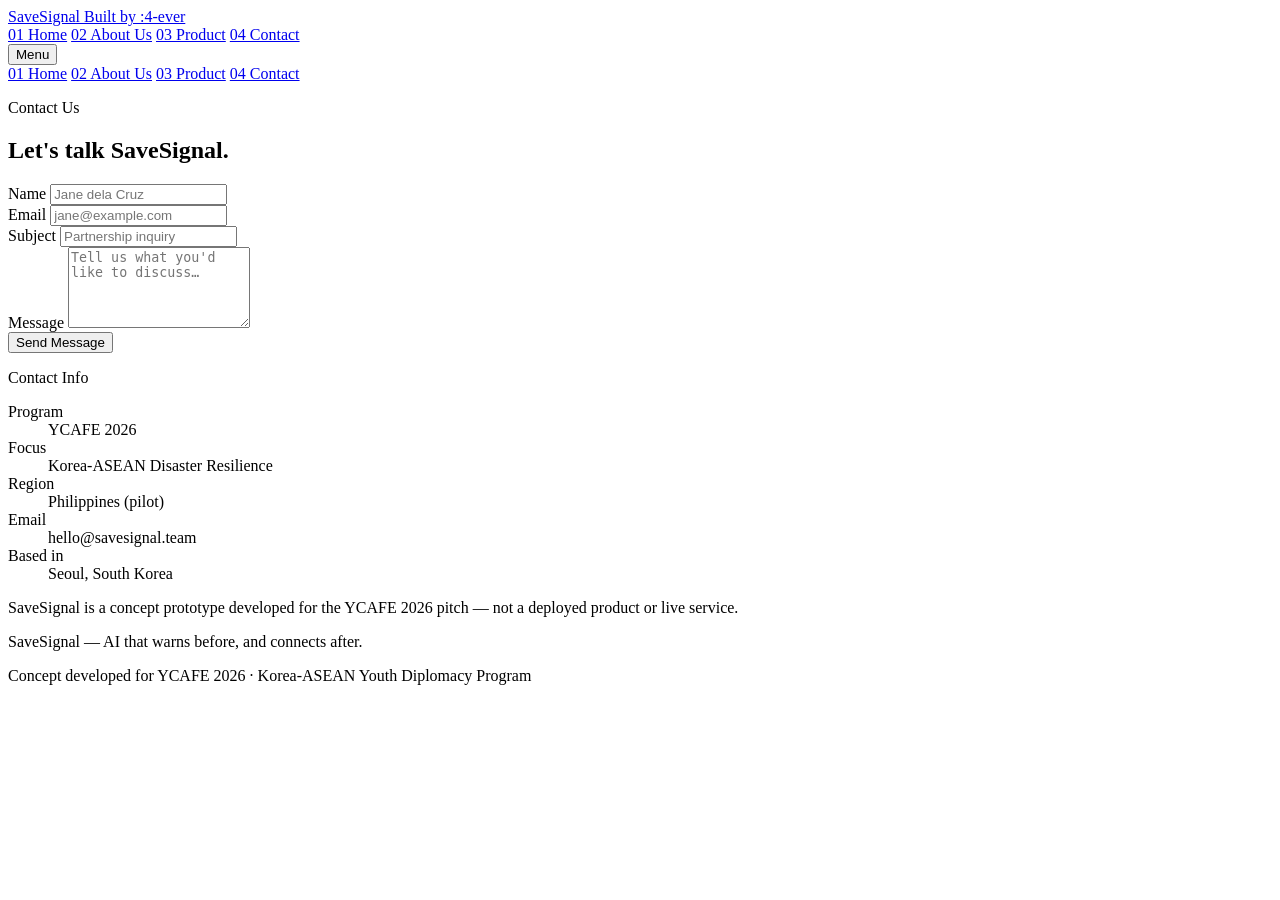
==== contact.html @ 35955f7a "Add files via upload" ====
<!DOCTYPE html>
<html lang="en">
<head>
<meta charset="UTF-8" />
<meta name="viewport" content="width=device-width, initial-scale=1.0" />
<title>Contact Us — SaveSignal</title>
<meta name="description" content="Get in touch with :4-ever about SaveSignal, a Korea-ASEAN disaster resilience concept for YCAFE 2026." />
<link rel="icon" href="data:image/svg+xml,%3Csvg xmlns='http://www.w3.org/2000/svg' viewBox='0 0 100 100'%3E%3Crect width='100' height='100' rx='18' fill='%23141110'/%3E%3Ccircle cx='50' cy='50' r='34' fill='none' stroke='%23FF6B52' stroke-width='6'/%3E%3Ccircle cx='50' cy='50' r='10' fill='%23F13C2E'/%3E%3C/svg%3E" />

<link rel="stylesheet" href="css/fonts.css" />
<link rel="stylesheet" href="css/tailwind.css" />
<link rel="stylesheet" href="css/style.css" />
</head>
<body class="font-body">

<!-- ============ NAV ============ -->
<header class="nav-shell fixed top-0 inset-x-0 z-50">
  <div class="max-w-6xl mx-auto px-5 sm:px-8 h-16 flex items-center justify-between">
    <a href="index.html" class="flex items-center gap-2.5">
      <span class="signal-dot"></span>
      <span class="font-display font-semibold text-txt-primary text-base tracking-tight leading-none">SaveSignal</span>
      <span class="hidden sm:inline font-mono text-[10px] tracking-widest text-txt-secondary uppercase border-l border-slate-line pl-2.5 ml-0.5">Built by :4-ever</span>
    </a>
    <nav class="hidden md:flex items-center gap-1">
      <a href="index.html" class="nav-link">01 Home</a>
      <a href="about.html" class="nav-link">02 About Us</a>
      <a href="product.html" class="nav-link">03 Product</a>
      <a href="contact.html" class="nav-link is-active">04 Contact</a>
    </nav>
    <button id="navToggle" class="md:hidden nav-link" aria-expanded="false" aria-controls="mobileNav">Menu</button>
  </div>
  <div id="mobileNav" class="hidden md:hidden border-t border-slate-line px-5 py-3 flex flex-col gap-1">
    <a href="index.html" class="nav-link">01 Home</a>
    <a href="about.html" class="nav-link">02 About Us</a>
    <a href="product.html" class="nav-link">03 Product</a>
    <a href="contact.html" class="nav-link is-active">04 Contact</a>
  </div>
</header>

<!-- ============ HERO ============ -->
<section class="relative pt-32 pb-14 sm:pt-40 sm:pb-16 overflow-hidden">
  <div class="relative max-w-3xl mx-auto px-5 sm:px-8 text-center">
    <p class="font-mono text-xs tracking-widest uppercase text-coral-700">Contact Us</p>
    <h1 class="mt-4 font-display font-bold text-4xl sm:text-5xl text-txt-primary tracking-tight" style="text-wrap: balance;">
      Let's talk SaveSignal.
    </h1>
  </div>
</section>

<!-- ============ FORM + INFO ============ -->
<section class="pb-24">
  <div class="max-w-5xl mx-auto px-5 sm:px-8 grid lg:grid-cols-[1fr_360px] gap-8">
    <form id="contactForm" class="console-panel rounded-card p-7 sm:p-8 space-y-5" novalidate>
      <div>
        <label for="fieldName" class="field-label">Name</label>
        <input id="fieldName" name="name" type="text" required placeholder="Jane dela Cruz"
          class="field-input w-full mt-2 px-4 py-3 text-sm text-txt-primary" />
      </div>
      <div>
        <label for="fieldEmail" class="field-label">Email</label>
        <input id="fieldEmail" name="email" type="email" required placeholder="jane@example.com"
          class="field-input w-full mt-2 px-4 py-3 text-sm text-txt-primary" />
      </div>
      <div>
        <label for="fieldSubject" class="field-label">Subject</label>
        <input id="fieldSubject" name="subject" type="text" required placeholder="Partnership inquiry"
          class="field-input w-full mt-2 px-4 py-3 text-sm text-txt-primary" />
      </div>
      <div>
        <label for="fieldMessage" class="field-label">Message</label>
        <textarea id="fieldMessage" name="message" rows="5" required placeholder="Tell us what you'd like to discuss…"
          class="field-input w-full mt-2 px-4 py-3 text-sm text-txt-primary resize-none"></textarea>
      </div>
      <div class="flex items-center gap-4 pt-1">
        <button type="submit" class="inline-flex items-center justify-center gap-2 rounded-full bg-amber-500 hover:bg-amber-600 text-ink font-semibold font-body px-6 py-3 transition-colors">
          Send Message
        </button>
        <p id="formStatus" class="font-mono text-xs text-txt-secondary" role="status" aria-live="polite"></p>
      </div>
    </form>

    <div class="console-panel rounded-card p-7 sm:p-8 h-fit">
      <p class="console-tag">Contact Info</p>
      <dl class="mt-5 space-y-4">
        <div>
          <dt class="font-mono text-[11px] uppercase tracking-wide text-txt-secondary">Program</dt>
          <dd class="mt-0.5 text-txt-primary">YCAFE 2026</dd>
        </div>
        <div>
          <dt class="font-mono text-[11px] uppercase tracking-wide text-txt-secondary">Focus</dt>
          <dd class="mt-0.5 text-txt-primary">Korea-ASEAN Disaster Resilience</dd>
        </div>
        <div>
          <dt class="font-mono text-[11px] uppercase tracking-wide text-txt-secondary">Region</dt>
          <dd class="mt-0.5 text-txt-primary">Philippines (pilot)</dd>
        </div>
        <div>
          <dt class="font-mono text-[11px] uppercase tracking-wide text-txt-secondary">Email</dt>
          <dd class="mt-0.5 text-txt-primary">hello@savesignal.team</dd>
        </div>
        <div>
          <dt class="font-mono text-[11px] uppercase tracking-wide text-txt-secondary">Based in</dt>
          <dd class="mt-0.5 text-txt-primary">Seoul, South Korea</dd>
        </div>
      </dl>
      <p class="mt-6 pt-5 border-t border-slate-line text-xs text-txt-secondary leading-relaxed">
        SaveSignal is a concept prototype developed for the YCAFE 2026 pitch — not a deployed
        product or live service.
      </p>
    </div>
  </div>
</section>

<!-- ============ FOOTER ============ -->
<footer class="border-t border-slate-line py-10">
  <div class="max-w-6xl mx-auto px-5 sm:px-8 flex flex-col sm:flex-row items-center justify-between gap-4">
    <div class="flex items-center gap-2.5">
      <span class="signal-dot"></span>
      <span class="font-display font-semibold text-txt-primary text-sm">SaveSignal</span>
      <span class="font-mono text-[10px] tracking-widest text-txt-secondary uppercase">— AI that warns before, and connects after.</span>
    </div>
    <p class="font-mono text-[11px] text-txt-secondary text-center">
      Concept developed for YCAFE 2026 · Korea-ASEAN Youth Diplomacy Program
    </p>
  </div>
</footer>

<script src="js/nav.js"></script>
<script src="js/contact.js"></script>
</body>
</html>
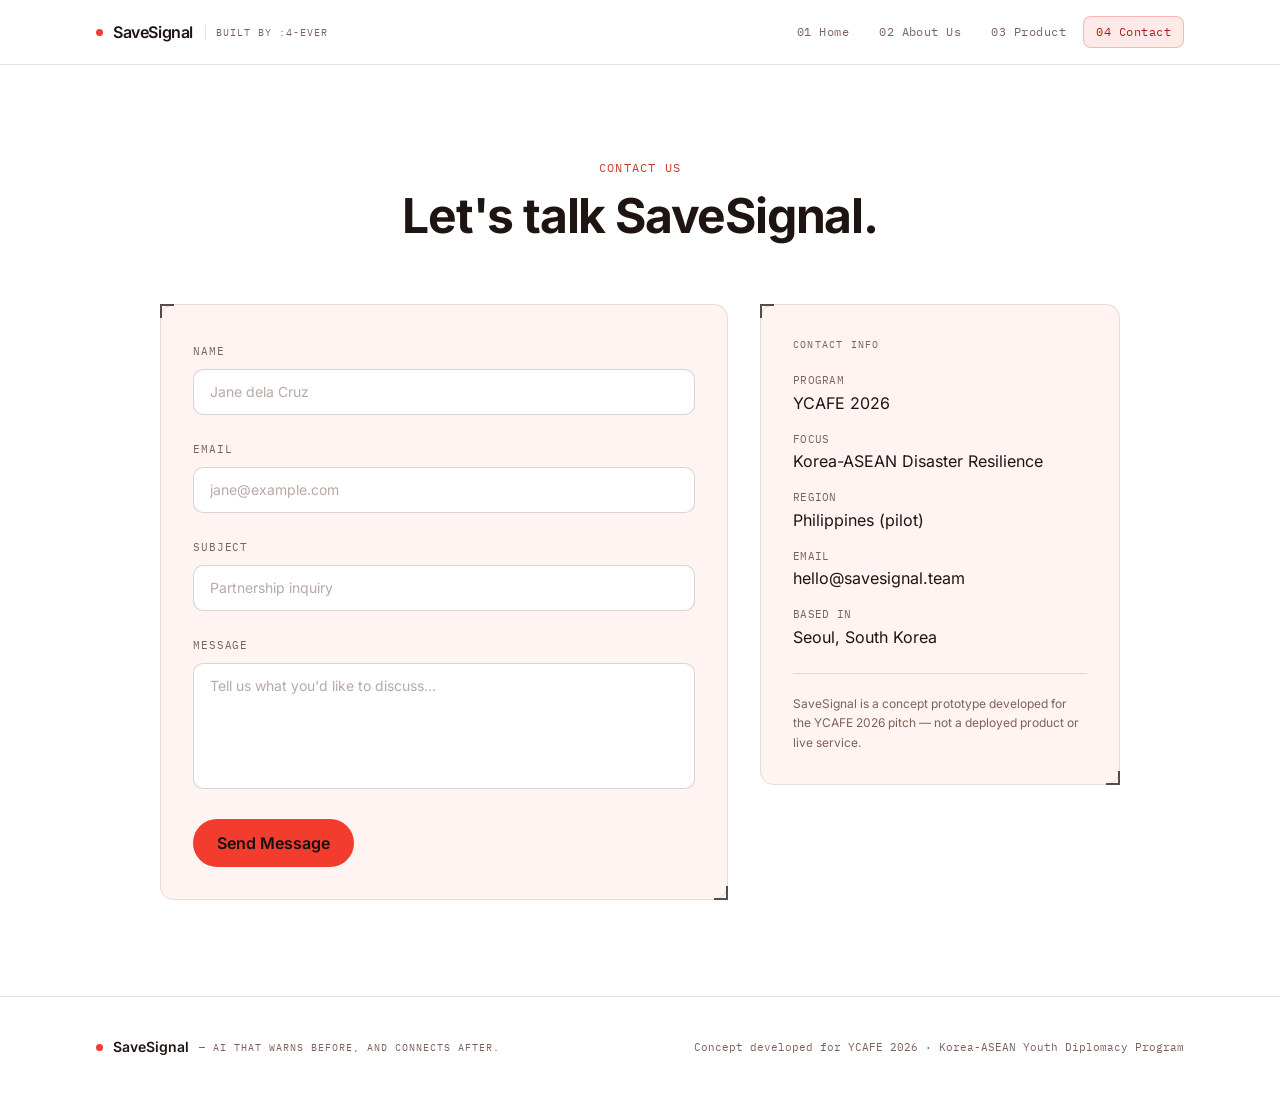
==== commit 97da5d05: "Add files via upload" ====
--- a/contact.html
+++ b/contact.html
@@ -7,9 +7,530 @@
 <meta name="description" content="Get in touch with :4-ever about SaveSignal, a Korea-ASEAN disaster resilience concept for YCAFE 2026." />
 <link rel="icon" href="data:image/svg+xml,%3Csvg xmlns='http://www.w3.org/2000/svg' viewBox='0 0 100 100'%3E%3Crect width='100' height='100' rx='18' fill='%23141110'/%3E%3Ccircle cx='50' cy='50' r='34' fill='none' stroke='%23FF6B52' stroke-width='6'/%3E%3Ccircle cx='50' cy='50' r='10' fill='%23F13C2E'/%3E%3C/svg%3E" />
 
-<link rel="stylesheet" href="css/fonts.css" />
-<link rel="stylesheet" href="css/tailwind.css" />
-<link rel="stylesheet" href="css/style.css" />
+<style>
+/* Self-hosted fonts (base64 woff2) — no external font CDN dependency. */
+
+@font-face {
+  font-family: 'Inter';
+  font-style: normal;
+  font-weight: 400;
+  font-display: swap;
+  src: url([data-uri]) format('woff2');
+}
+
+@font-face {
+  font-family: 'Inter';
+  font-style: normal;
+  font-weight: 500;
+  font-display: swap;
+  src: url([data-uri]) format('woff2');
+}
+
+@font-face {
+  font-family: 'Inter';
+  font-style: normal;
+  font-weight: 600;
+  font-display: swap;
+  src: url([data-uri]) format('woff2');
+}
+
+@font-face {
+  font-family: 'Inter';
+  font-style: normal;
+  font-weight: 700;
+  font-display: swap;
+  src: url([data-uri]) format('woff2');
+}
+
+@font-face {
+  font-family: 'Inter';
+  font-style: normal;
+  font-weight: 800;
+  font-display: swap;
+  src: url([data-uri]) format('woff2');
+}
+
+@font-face {
+  font-family: 'IBM Plex Mono';
+  font-style: normal;
+  font-weight: 400;
+  font-display: swap;
+  src: url([data-uri]) format('woff2');
+}
+
+@font-face {
+  font-family: 'IBM Plex Mono';
+  font-style: normal;
+  font-weight: 500;
+  font-display: swap;
+  src: url([data-uri]) format('woff2');
+}
+
+</style>
+<style>
+*,:after,:before{--tw-border-spacing-x:0;--tw-border-spacing-y:0;--tw-translate-x:0;--tw-translate-y:0;--tw-rotate:0;--tw-skew-x:0;--tw-skew-y:0;--tw-scale-x:1;--tw-scale-y:1;--tw-pan-x: ;--tw-pan-y: ;--tw-pinch-zoom: ;--tw-scroll-snap-strictness:proximity;--tw-gradient-from-position: ;--tw-gradient-via-position: ;--tw-gradient-to-position: ;--tw-ordinal: ;--tw-slashed-zero: ;--tw-numeric-figure: ;--tw-numeric-spacing: ;--tw-numeric-fraction: ;--tw-ring-inset: ;--tw-ring-offset-width:0px;--tw-ring-offset-color:#fff;--tw-ring-color:rgba(59,130,246,.5);--tw-ring-offset-shadow:0 0 #0000;--tw-ring-shadow:0 0 #0000;--tw-shadow:0 0 #0000;--tw-shadow-colored:0 0 #0000;--tw-blur: ;--tw-brightness: ;--tw-contrast: ;--tw-grayscale: ;--tw-hue-rotate: ;--tw-invert: ;--tw-saturate: ;--tw-sepia: ;--tw-drop-shadow: ;--tw-backdrop-blur: ;--tw-backdrop-brightness: ;--tw-backdrop-contrast: ;--tw-backdrop-grayscale: ;--tw-backdrop-hue-rotate: ;--tw-backdrop-invert: ;--tw-backdrop-opacity: ;--tw-backdrop-saturate: ;--tw-backdrop-sepia: ;--tw-contain-size: ;--tw-contain-layout: ;--tw-contain-paint: ;--tw-contain-style: }::backdrop{--tw-border-spacing-x:0;--tw-border-spacing-y:0;--tw-translate-x:0;--tw-translate-y:0;--tw-rotate:0;--tw-skew-x:0;--tw-skew-y:0;--tw-scale-x:1;--tw-scale-y:1;--tw-pan-x: ;--tw-pan-y: ;--tw-pinch-zoom: ;--tw-scroll-snap-strictness:proximity;--tw-gradient-from-position: ;--tw-gradient-via-position: ;--tw-gradient-to-position: ;--tw-ordinal: ;--tw-slashed-zero: ;--tw-numeric-figure: ;--tw-numeric-spacing: ;--tw-numeric-fraction: ;--tw-ring-inset: ;--tw-ring-offset-width:0px;--tw-ring-offset-color:#fff;--tw-ring-color:rgba(59,130,246,.5);--tw-ring-offset-shadow:0 0 #0000;--tw-ring-shadow:0 0 #0000;--tw-shadow:0 0 #0000;--tw-shadow-colored:0 0 #0000;--tw-blur: ;--tw-brightness: ;--tw-contrast: ;--tw-grayscale: ;--tw-hue-rotate: ;--tw-invert: ;--tw-saturate: ;--tw-sepia: ;--tw-drop-shadow: ;--tw-backdrop-blur: ;--tw-backdrop-brightness: ;--tw-backdrop-contrast: ;--tw-backdrop-grayscale: ;--tw-backdrop-hue-rotate: ;--tw-backdrop-invert: ;--tw-backdrop-opacity: ;--tw-backdrop-saturate: ;--tw-backdrop-sepia: ;--tw-contain-size: ;--tw-contain-layout: ;--tw-contain-paint: ;--tw-contain-style: }/*! tailwindcss v3.4.19 | MIT License | https://tailwindcss.com*/*,:after,:before{box-sizing:border-box;border:0 solid #e5e7eb}:after,:before{--tw-content:""}:host,html{line-height:1.5;-webkit-text-size-adjust:100%;-moz-tab-size:4;-o-tab-size:4;tab-size:4;font-family:ui-sans-serif,system-ui,sans-serif,Apple Color Emoji,Segoe UI Emoji,Segoe UI Symbol,Noto Color Emoji;font-feature-settings:normal;font-variation-settings:normal;-webkit-tap-highlight-color:transparent}body{margin:0;line-height:inherit}hr{height:0;color:inherit;border-top-width:1px}abbr:where([title]){-webkit-text-decoration:underline dotted;text-decoration:underline dotted}h1,h2,h3,h4,h5,h6{font-size:inherit;font-weight:inherit}a{color:inherit;text-decoration:inherit}b,strong{font-weight:bolder}code,kbd,pre,samp{font-family:IBM Plex Mono,ui-monospace,monospace;font-feature-settings:normal;font-variation-settings:normal;font-size:1em}small{font-size:80%}sub,sup{font-size:75%;line-height:0;position:relative;vertical-align:baseline}sub{bottom:-.25em}sup{top:-.5em}table{text-indent:0;border-color:inherit;border-collapse:collapse}button,input,optgroup,select,textarea{font-family:inherit;font-feature-settings:inherit;font-variation-settings:inherit;font-size:100%;font-weight:inherit;line-height:inherit;letter-spacing:inherit;color:inherit;margin:0;padding:0}button,select{text-transform:none}button,input:where([type=button]),input:where([type=reset]),input:where([type=submit]){-webkit-appearance:button;background-color:transparent;background-image:none}:-moz-focusring{outline:auto}:-moz-ui-invalid{box-shadow:none}progress{vertical-align:baseline}::-webkit-inner-spin-button,::-webkit-outer-spin-button{height:auto}[type=search]{-webkit-appearance:textfield;outline-offset:-2px}::-webkit-search-decoration{-webkit-appearance:none}::-webkit-file-upload-button{-webkit-appearance:button;font:inherit}summary{display:list-item}blockquote,dd,dl,figure,h1,h2,h3,h4,h5,h6,hr,p,pre{margin:0}fieldset{margin:0}fieldset,legend{padding:0}menu,ol,ul{list-style:none;margin:0;padding:0}dialog{padding:0}textarea{resize:vertical}input::-moz-placeholder,textarea::-moz-placeholder{opacity:1;color:#9ca3af}input::placeholder,textarea::placeholder{opacity:1;color:#9ca3af}[role=button],button{cursor:pointer}:disabled{cursor:default}audio,canvas,embed,iframe,img,object,svg,video{display:block;vertical-align:middle}img,video{max-width:100%;height:auto}[hidden]:where(:not([hidden=until-found])){display:none}.pointer-events-none{pointer-events:none}.collapse{visibility:collapse}.fixed{position:fixed}.absolute{position:absolute}.relative{position:relative}.sticky{position:sticky}.inset-0{inset:0}.inset-x-0{left:0;right:0}.top-0{top:0}.top-16{top:4rem}.z-40{z-index:40}.z-50{z-index:50}.mx-auto{margin-left:auto;margin-right:auto}.mb-4{margin-bottom:1rem}.mb-6{margin-bottom:1.5rem}.ml-0\.5{margin-left:.125rem}.mt-0\.5{margin-top:.125rem}.mt-1{margin-top:.25rem}.mt-1\.5{margin-top:.375rem}.mt-10{margin-top:2.5rem}.mt-12{margin-top:3rem}.mt-16{margin-top:4rem}.mt-2{margin-top:.5rem}.mt-2\.5{margin-top:.625rem}.mt-3{margin-top:.75rem}.mt-4{margin-top:1rem}.mt-5{margin-top:1.25rem}.mt-6{margin-top:1.5rem}.mt-8{margin-top:2rem}.mt-9{margin-top:2.25rem}.inline-block{display:inline-block}.flex{display:flex}.inline-flex{display:inline-flex}.grid{display:grid}.hidden{display:none}.aspect-\[4\/3\]{aspect-ratio:4/3}.h-16{height:4rem}.h-2{height:.5rem}.h-auto{height:auto}.h-fit{height:-moz-fit-content;height:fit-content}.h-full{height:100%}.max-h-\[420px\]{max-height:420px}.min-h-\[220px\]{min-height:220px}.w-2{width:.5rem}.w-full{width:100%}.max-w-2xl{max-width:42rem}.max-w-3xl{max-width:48rem}.max-w-5xl{max-width:64rem}.max-w-6xl{max-width:72rem}.max-w-xl{max-width:36rem}.flex-1{flex:1 1 0%}.cursor-not-allowed{cursor:not-allowed}.resize-none{resize:none}.resize{resize:both}.grid-cols-2{grid-template-columns:repeat(2,minmax(0,1fr))}.flex-col{flex-direction:column}.flex-wrap{flex-wrap:wrap}.items-center{align-items:center}.justify-center{justify-content:center}.justify-between{justify-content:space-between}.gap-1{gap:.25rem}.gap-1\.5{gap:.375rem}.gap-12{gap:3rem}.gap-2{gap:.5rem}.gap-2\.5{gap:.625rem}.gap-3{gap:.75rem}.gap-4{gap:1rem}.gap-5{gap:1.25rem}.gap-6{gap:1.5rem}.gap-8{gap:2rem}.space-y-2>:not([hidden])~:not([hidden]){--tw-space-y-reverse:0;margin-top:calc(.5rem*(1 - var(--tw-space-y-reverse)));margin-bottom:calc(.5rem*var(--tw-space-y-reverse))}.space-y-2\.5>:not([hidden])~:not([hidden]){--tw-space-y-reverse:0;margin-top:calc(.625rem*(1 - var(--tw-space-y-reverse)));margin-bottom:calc(.625rem*var(--tw-space-y-reverse))}.space-y-4>:not([hidden])~:not([hidden]){--tw-space-y-reverse:0;margin-top:calc(1rem*(1 - var(--tw-space-y-reverse)));margin-bottom:calc(1rem*var(--tw-space-y-reverse))}.space-y-5>:not([hidden])~:not([hidden]){--tw-space-y-reverse:0;margin-top:calc(1.25rem*(1 - var(--tw-space-y-reverse)));margin-bottom:calc(1.25rem*var(--tw-space-y-reverse))}.divide-x>:not([hidden])~:not([hidden]){--tw-divide-x-reverse:0;border-right-width:calc(1px*var(--tw-divide-x-reverse));border-left-width:calc(1px*(1 - var(--tw-divide-x-reverse)))}.divide-slate-line>:not([hidden])~:not([hidden]){border-color:rgba(30,20,18,.12)}.overflow-hidden{overflow:hidden}.overflow-y-auto{overflow-y:auto}.text-wrap{text-wrap:wrap}.rounded-card{border-radius:14px}.rounded-full{border-radius:9999px}.rounded-lg{border-radius:.5rem}.border{border-width:1px}.border-y{border-top-width:1px}.border-b,.border-y{border-bottom-width:1px}.border-l{border-left-width:1px}.border-t{border-top-width:1px}.border-dashed{border-style:dashed}.border-amber-500\/40{border-color:rgba(241,60,46,.4)}.border-coral-500\/40{border-color:rgba(255,107,82,.4)}.border-slate-line{border-color:rgba(30,20,18,.12)}.border-txt-secondary{--tw-border-opacity:1;border-color:rgb(125 98 91/var(--tw-border-opacity,1))}.border-txt-secondary\/40{border-color:rgba(125,98,91,.4)}.bg-alert{--tw-bg-opacity:1;background-color:rgb(200 30 58/var(--tw-bg-opacity,1))}.bg-amber-500{--tw-bg-opacity:1;background-color:rgb(241 60 46/var(--tw-bg-opacity,1))}.bg-paper\/95{background-color:hsla(0,0%,100%,.95)}.bg-paper2{--tw-bg-opacity:1;background-color:rgb(255 244 241/var(--tw-bg-opacity,1))}.bg-paper3{--tw-bg-opacity:1;background-color:rgb(252 231 225/var(--tw-bg-opacity,1))}.bg-teal-500{--tw-bg-opacity:1;background-color:rgb(47 191 143/var(--tw-bg-opacity,1))}.p-4{padding:1rem}.p-5{padding:1.25rem}.p-6{padding:1.5rem}.p-7{padding:1.75rem}.p-8{padding:2rem}.px-3{padding-left:.75rem;padding-right:.75rem}.px-4{padding-left:1rem;padding-right:1rem}.px-5{padding-left:1.25rem;padding-right:1.25rem}.px-6{padding-left:1.5rem;padding-right:1.5rem}.px-7{padding-left:1.75rem;padding-right:1.75rem}.py-1{padding-top:.25rem;padding-bottom:.25rem}.py-10{padding-top:2.5rem;padding-bottom:2.5rem}.py-16{padding-top:4rem;padding-bottom:4rem}.py-2\.5{padding-top:.625rem;padding-bottom:.625rem}.py-24{padding-top:6rem;padding-bottom:6rem}.py-3{padding-top:.75rem;padding-bottom:.75rem}.py-3\.5{padding-top:.875rem;padding-bottom:.875rem}.py-4{padding-top:1rem;padding-bottom:1rem}.py-6{padding-top:1.5rem;padding-bottom:1.5rem}.py-7{padding-top:1.75rem;padding-bottom:1.75rem}.pb-10{padding-bottom:2.5rem}.pb-14{padding-bottom:3.5rem}.pb-16{padding-bottom:4rem}.pb-20{padding-bottom:5rem}.pb-24{padding-bottom:6rem}.pl-2\.5{padding-left:.625rem}.pr-1{padding-right:.25rem}.pt-1{padding-top:.25rem}.pt-32{padding-top:8rem}.pt-5{padding-top:1.25rem}.text-center{text-align:center}.font-body,.font-display{font-family:Inter,system-ui,sans-serif}.font-mono{font-family:IBM Plex Mono,ui-monospace,monospace}.text-2xl{font-size:1.5rem;line-height:2rem}.text-3xl{font-size:1.875rem;line-height:2.25rem}.text-4xl{font-size:2.25rem;line-height:2.5rem}.text-\[10px\]{font-size:10px}.text-\[11px\]{font-size:11px}.text-base{font-size:1rem;line-height:1.5rem}.text-lg{font-size:1.125rem;line-height:1.75rem}.text-sm{font-size:.875rem;line-height:1.25rem}.text-xl{font-size:1.25rem;line-height:1.75rem}.text-xs{font-size:.75rem;line-height:1rem}.font-bold{font-weight:700}.font-medium{font-weight:500}.font-normal{font-weight:400}.font-semibold{font-weight:600}.uppercase{text-transform:uppercase}.leading-\[1\.05\]{line-height:1.05}.leading-none{line-height:1}.leading-relaxed{line-height:1.625}.tracking-tight{letter-spacing:-.025em}.tracking-wide{letter-spacing:.025em}.tracking-widest{letter-spacing:.1em}.text-alert{--tw-text-opacity:1;color:rgb(200 30 58/var(--tw-text-opacity,1))}.text-amber-700{--tw-text-opacity:1;color:rgb(168 29 24/var(--tw-text-opacity,1))}.text-coral-700{--tw-text-opacity:1;color:rgb(194 64 43/var(--tw-text-opacity,1))}.text-ink{--tw-text-opacity:1;color:rgb(20 17 16/var(--tw-text-opacity,1))}.text-teal-700{--tw-text-opacity:1;color:rgb(31 143 105/var(--tw-text-opacity,1))}.text-txt-primary{--tw-text-opacity:1;color:rgb(30 21 18/var(--tw-text-opacity,1))}.text-txt-secondary{--tw-text-opacity:1;color:rgb(125 98 91/var(--tw-text-opacity,1))}.opacity-60{opacity:.6}.filter{filter:var(--tw-blur) var(--tw-brightness) var(--tw-contrast) var(--tw-grayscale) var(--tw-hue-rotate) var(--tw-invert) var(--tw-saturate) var(--tw-sepia) var(--tw-drop-shadow)}.backdrop-blur{--tw-backdrop-blur:blur(8px);-webkit-backdrop-filter:var(--tw-backdrop-blur) var(--tw-backdrop-brightness) var(--tw-backdrop-contrast) var(--tw-backdrop-grayscale) var(--tw-backdrop-hue-rotate) var(--tw-backdrop-invert) var(--tw-backdrop-opacity) var(--tw-backdrop-saturate) var(--tw-backdrop-sepia);backdrop-filter:var(--tw-backdrop-blur) var(--tw-backdrop-brightness) var(--tw-backdrop-contrast) var(--tw-backdrop-grayscale) var(--tw-backdrop-hue-rotate) var(--tw-backdrop-invert) var(--tw-backdrop-opacity) var(--tw-backdrop-saturate) var(--tw-backdrop-sepia)}.transition-colors{transition-property:color,background-color,border-color,text-decoration-color,fill,stroke;transition-timing-function:cubic-bezier(.4,0,.2,1);transition-duration:.15s}.hover\:border-txt-secondary:hover{--tw-border-opacity:1;border-color:rgb(125 98 91/var(--tw-border-opacity,1))}.hover\:bg-amber-600:hover{--tw-bg-opacity:1;background-color:rgb(212 39 31/var(--tw-bg-opacity,1))}@media (min-width:640px){.sm\:ml-2{margin-left:.5rem}.sm\:inline{display:inline}.sm\:aspect-\[16\/10\]{aspect-ratio:16/10}.sm\:grid-cols-2{grid-template-columns:repeat(2,minmax(0,1fr))}.sm\:grid-cols-4{grid-template-columns:repeat(4,minmax(0,1fr))}.sm\:flex-row{flex-direction:row}.sm\:p-5{padding:1.25rem}.sm\:p-6{padding:1.5rem}.sm\:p-8{padding:2rem}.sm\:px-7{padding-left:1.75rem;padding-right:1.75rem}.sm\:px-8{padding-left:2rem;padding-right:2rem}.sm\:pb-14{padding-bottom:3.5rem}.sm\:pb-16{padding-bottom:4rem}.sm\:pb-20{padding-bottom:5rem}.sm\:pb-28{padding-bottom:7rem}.sm\:pt-40{padding-top:10rem}.sm\:text-3xl{font-size:1.875rem;line-height:2.25rem}.sm\:text-4xl{font-size:2.25rem;line-height:2.5rem}.sm\:text-5xl{font-size:3rem;line-height:1}}@media (min-width:768px){.md\:flex{display:flex}.md\:hidden{display:none}.md\:text-6xl{font-size:3.75rem;line-height:1}}@media (min-width:1024px){.lg\:max-h-none{max-height:none}.lg\:grid-cols-2{grid-template-columns:repeat(2,minmax(0,1fr))}.lg\:grid-cols-\[1fr_320px\]{grid-template-columns:1fr 320px}.lg\:grid-cols-\[1fr_360px\]{grid-template-columns:1fr 360px}}
+</style>
+<style>
+html {
+  scroll-behavior: smooth;
+}
+
+body {
+  background: #FFFFFF;
+  color: #1E1512;
+  font-family: 'Inter', system-ui, sans-serif;
+  -webkit-font-smoothing: antialiased;
+  -moz-osx-font-smoothing: grayscale;
+}
+
+::selection {
+  background: rgba(255, 107, 82, 0.3);
+  color: #1E1512;
+}
+
+/* ============ SIGNAL DOT ============ */
+.signal-dot {
+  display: inline-block;
+  height: 7px;
+  width: 7px;
+  border-radius: 9999px;
+  background: #F13C2E;
+  box-shadow: 0 0 0 0 rgba(241, 60, 46, 0.6);
+  animation: signalPulse 2s ease-in-out infinite;
+  flex: none;
+}
+
+@keyframes signalPulse {
+  0% { box-shadow: 0 0 0 0 rgba(241, 60, 46, 0.5); }
+  70% { box-shadow: 0 0 0 7px rgba(241, 60, 46, 0); }
+  100% { box-shadow: 0 0 0 0 rgba(241, 60, 46, 0); }
+}
+
+/* ============ NAV ============ */
+.nav-shell {
+  background: rgba(255, 255, 255, 0.86);
+  backdrop-filter: blur(10px);
+  -webkit-backdrop-filter: blur(10px);
+  border-bottom: 1px solid rgba(30, 20, 18, 0.12);
+}
+
+.nav-link {
+  font-family: 'IBM Plex Mono', ui-monospace, monospace;
+  font-size: 12px;
+  letter-spacing: 0.04em;
+  color: #7D625B;
+  padding: 6px 12px;
+  border-radius: 8px;
+  border: 1px solid transparent;
+  white-space: nowrap;
+  transition: color 0.15s ease, background 0.15s ease, border-color 0.15s ease;
+}
+
+.nav-link:hover {
+  color: #1E1512;
+}
+
+.nav-link.is-active {
+  color: #A81D18;
+  background: rgba(241, 60, 46, 0.1);
+  border-color: rgba(241, 60, 46, 0.3);
+}
+
+/* ============ CORNER-BRACKET PANEL ============ */
+.console-panel {
+  position: relative;
+  background: #FFF4F1;
+  border: 1px solid rgba(30, 20, 18, 0.1);
+}
+
+.console-panel::before,
+.console-panel::after,
+.console-panel .bracket-tl,
+.console-panel .bracket-br {
+  content: '';
+  position: absolute;
+  width: 14px;
+  height: 14px;
+  border-color: #F13C2E;
+  opacity: 0.75;
+}
+
+.console-panel::before {
+  top: -1px;
+  left: -1px;
+  border-top: 2px solid;
+  border-left: 2px solid;
+}
+
+.console-panel::after {
+  bottom: -1px;
+  right: -1px;
+  border-bottom: 2px solid;
+  border-right: 2px solid;
+}
+
+.console-tag {
+  font-family: 'IBM Plex Mono', ui-monospace, monospace;
+  font-size: 10px;
+  letter-spacing: 0.12em;
+  text-transform: uppercase;
+  color: #7D625B;
+}
+
+/* ============ HERO WAVE / MESH VISUAL ============ */
+.wave-path {
+  stroke: #FF6B52;
+  stroke-width: 1.5;
+  fill: none;
+  filter: drop-shadow(0 0 5px rgba(255, 107, 82, 0.3));
+}
+
+.mesh-node-dot {
+  fill: #F13C2E;
+}
+
+.mesh-node-line {
+  stroke: rgba(241, 60, 46, 0.4);
+  stroke-width: 1;
+}
+
+/* ============ CARDS ============ */
+.phase-card {
+  background: #FFF4F1;
+  border-radius: 16px;
+  transition: transform 0.2s ease, border-color 0.2s ease, background 0.2s ease;
+}
+
+.phase-card:hover {
+  transform: translateY(-4px);
+}
+
+.phase-card.card-coral {
+  border: 1px solid rgba(255, 107, 82, 0.4);
+}
+.phase-card.card-coral:hover {
+  border-color: rgba(255, 107, 82, 0.8);
+  background: #FCE7E1;
+}
+
+.phase-card.card-amber {
+  border: 1px solid rgba(241, 60, 46, 0.4);
+}
+.phase-card.card-amber:hover {
+  border-color: rgba(241, 60, 46, 0.85);
+  background: #FCE0DB;
+}
+
+.value-card {
+  background: #FFF4F1;
+  border: 1px solid rgba(30, 20, 18, 0.1);
+  border-radius: 14px;
+  transition: transform 0.2s ease, border-color 0.2s ease;
+}
+.value-card:hover {
+  transform: translateY(-3px);
+  border-color: rgba(255, 107, 82, 0.6);
+}
+
+/* ============ TABS (Product page) ============ */
+.tab-btn {
+  font-family: 'IBM Plex Mono', ui-monospace, monospace;
+  font-size: 13px;
+  letter-spacing: 0.04em;
+  padding: 10px 22px;
+  border-radius: 9999px;
+  border: 1px solid rgba(30, 20, 18, 0.16);
+  color: #7D625B;
+  background: #FFFFFF;
+  transition: all 0.18s ease;
+  cursor: pointer;
+}
+
+.tab-btn.is-active {
+  color: #FFFFFF;
+  background: #F13C2E;
+  border-color: #F13C2E;
+}
+
+.tab-panel {
+  display: none;
+}
+.tab-panel.is-active {
+  display: block;
+  animation: tabIn 0.3s ease;
+}
+
+@keyframes tabIn {
+  from { opacity: 0; transform: translateY(6px); }
+  to { opacity: 1; transform: translateY(0); }
+}
+
+/* ============ FLOW DIAGRAM ============ */
+.flow-diagram {
+  display: flex;
+  align-items: stretch;
+  gap: 0;
+  overflow-x: auto;
+}
+
+.flow-stage {
+  display: flex;
+  flex-direction: column;
+  justify-content: center;
+  gap: 10px;
+  flex: none;
+  width: 190px;
+}
+
+.flow-box {
+  background: #FFFFFF;
+  border: 1px solid rgba(30, 20, 18, 0.14);
+  border-radius: 10px;
+  padding: 12px 14px;
+  font-size: 13px;
+  line-height: 1.3;
+  color: #1E1512;
+  text-align: center;
+}
+
+.flow-box.is-coral { border-color: rgba(255, 107, 82, 0.55); }
+.flow-box.is-teal { border-color: rgba(47, 191, 143, 0.55); }
+.flow-box.is-amber { border-color: rgba(241, 60, 46, 0.55); }
+.flow-box.is-alert { border-color: rgba(200, 30, 58, 0.6); color: #A81D2E; }
+
+.flow-arrow {
+  display: flex;
+  align-items: center;
+  justify-content: center;
+  flex: none;
+  width: 44px;
+  color: #B29C95;
+}
+
+@media (max-width: 768px) {
+  .flow-diagram {
+    flex-direction: column;
+    align-items: stretch;
+  }
+  .flow-stage {
+    width: 100%;
+  }
+  .flow-arrow {
+    width: 100%;
+    height: 28px;
+    transform: rotate(90deg);
+  }
+}
+
+/* ============ LAYER ROWS ============ */
+.layer-row {
+  border-top: 1px solid rgba(30, 20, 18, 0.12);
+}
+.layer-row:last-child {
+  border-bottom: 1px solid rgba(30, 20, 18, 0.12);
+}
+
+.layer-index {
+  font-family: 'IBM Plex Mono', ui-monospace, monospace;
+  font-size: 12px;
+  color: #C2402B;
+}
+
+/* ============ MESH DEMO (Product page) ============ */
+.demo-field {
+  position: relative;
+  touch-action: manipulation;
+}
+
+.demo-node {
+  position: absolute;
+  transform: translate(-50%, -50%);
+  display: flex;
+  flex-direction: column;
+  align-items: center;
+  gap: 4px;
+  cursor: pointer;
+  user-select: none;
+  z-index: 2;
+}
+
+.demo-node.is-base, .demo-node.is-victim {
+  cursor: default;
+}
+
+.demo-node-dot {
+  height: 22px;
+  width: 22px;
+  border-radius: 9999px;
+  background: #FFFFFF;
+  border: 2px solid rgba(30, 20, 18, 0.3);
+  transition: border-color 0.2s ease, box-shadow 0.2s ease, transform 0.2s ease, background 0.2s ease;
+}
+
+.demo-node-label {
+  font-family: 'IBM Plex Mono', ui-monospace, monospace;
+  font-size: 9px;
+  letter-spacing: 0.02em;
+  color: #7D625B;
+  background: rgba(255, 255, 255, 0.85);
+  padding: 1px 5px;
+  border-radius: 6px;
+  white-space: nowrap;
+}
+
+.demo-node.is-victim .demo-node-dot {
+  background: rgba(200, 30, 58, 0.12);
+  border-color: #C81E3A;
+  animation: victimPulse 1.5s ease-in-out infinite;
+}
+
+.demo-node.is-base .demo-node-dot {
+  background: rgba(47, 191, 143, 0.14);
+  border-color: #1F8F69;
+}
+
+.demo-node.is-offline .demo-node-dot {
+  opacity: 0.4;
+  border-style: dashed;
+}
+.demo-node.is-offline .demo-node-label {
+  color: rgba(125, 98, 91, 0.6);
+}
+
+.demo-node:not(.is-victim):not(.is-base):hover .demo-node-dot {
+  border-color: #FF6B52;
+  transform: scale(1.12);
+}
+
+.demo-node.is-active .demo-node-dot {
+  border-color: #FF6B52;
+  box-shadow: 0 0 0 6px rgba(255, 107, 82, 0.16);
+  transform: scale(1.15);
+}
+
+.demo-node.is-delivered .demo-node-dot {
+  border-color: #1F8F69;
+  box-shadow: 0 0 0 6px rgba(47, 191, 143, 0.18);
+}
+
+@keyframes victimPulse {
+  0%, 100% { box-shadow: 0 0 0 0 rgba(200, 30, 58, 0.45); }
+  50% { box-shadow: 0 0 0 8px rgba(200, 30, 58, 0); }
+}
+
+.demo-offline-x {
+  position: absolute;
+  inset: 0;
+  display: flex;
+  align-items: center;
+  justify-content: center;
+  color: #C81E3A;
+  font-size: 13px;
+  font-weight: 700;
+  pointer-events: none;
+}
+
+.demo-link {
+  stroke: rgba(30, 20, 18, 0.16);
+  stroke-width: 1.2;
+  fill: none;
+}
+
+.demo-link-active {
+  stroke: #FF6B52;
+  stroke-width: 2.2;
+  fill: none;
+  stroke-dasharray: 5 5;
+  animation: dashFlow 0.6s linear infinite;
+}
+
+.demo-link-done {
+  stroke: #1F8F69;
+  stroke-width: 2.2;
+  fill: none;
+}
+
+@keyframes dashFlow {
+  to { stroke-dashoffset: -20; }
+}
+
+.demo-log {
+  font-family: 'IBM Plex Mono', ui-monospace, monospace;
+}
+
+.demo-log-entry {
+  animation: logIn 0.22s ease;
+}
+
+@keyframes logIn {
+  from { opacity: 0; transform: translateY(-3px); }
+  to { opacity: 1; transform: translateY(0); }
+}
+
+.demo-log::-webkit-scrollbar {
+  width: 6px;
+}
+.demo-log::-webkit-scrollbar-thumb {
+  background: rgba(30, 20, 18, 0.18);
+  border-radius: 9999px;
+}
+
+@media (max-width: 480px) {
+  .demo-node-dot {
+    height: 16px;
+    width: 16px;
+  }
+  .demo-node-label {
+    font-size: 7px;
+  }
+}
+
+/* ============ FORM (Contact page) ============ */
+.field-label {
+  font-family: 'IBM Plex Mono', ui-monospace, monospace;
+  font-size: 11px;
+  letter-spacing: 0.08em;
+  text-transform: uppercase;
+  color: #7D625B;
+}
+
+.field-input {
+  background: #FFFFFF;
+  border: 1px solid rgba(30, 20, 18, 0.18);
+  border-radius: 10px;
+  color: #1E1512;
+  transition: border-color 0.15s ease;
+}
+
+.field-input:focus {
+  outline: none;
+  border-color: #F13C2E;
+}
+
+.field-input::placeholder {
+  color: rgba(125, 98, 91, 0.55);
+}
+
+/* Accessible focus ring for keyboard users across interactive elements */
+a:focus-visible,
+button:focus-visible,
+input:focus-visible,
+textarea:focus-visible {
+  outline: 2px solid #F13C2E;
+  outline-offset: 2px;
+}
+
+@media (prefers-reduced-motion: reduce) {
+  .signal-dot,
+  .demo-node.is-victim .demo-node-dot,
+  .demo-link-active,
+  .tab-panel.is-active,
+  .demo-log-entry {
+    animation: none !important;
+  }
+}
+
+</style>
 </head>
 <body class="font-body">
 
@@ -125,7 +646,39 @@
   </div>
 </footer>
 
-<script src="js/nav.js"></script>
-<script src="js/contact.js"></script>
+<script>
+(function () {
+  "use strict";
+  var toggle = document.getElementById("navToggle");
+  var mobileNav = document.getElementById("mobileNav");
+  if (!toggle || !mobileNav) return;
+
+  toggle.addEventListener("click", function () {
+    var isOpen = !mobileNav.classList.contains("hidden");
+    mobileNav.classList.toggle("hidden");
+    toggle.setAttribute("aria-expanded", String(!isOpen));
+  });
+})();
+
+</script>
+<script>
+(function () {
+  "use strict";
+  var form = document.getElementById("contactForm");
+  var status = document.getElementById("formStatus");
+  if (!form) return;
+
+  form.addEventListener("submit", function (e) {
+    e.preventDefault();
+    if (!form.checkValidity()) {
+      status.textContent = "Please fill in all fields first.";
+      return;
+    }
+    status.textContent = "Message queued — this prototype has no backend connected yet.";
+    form.reset();
+  });
+})();
+
+</script>
 </body>
 </html>
